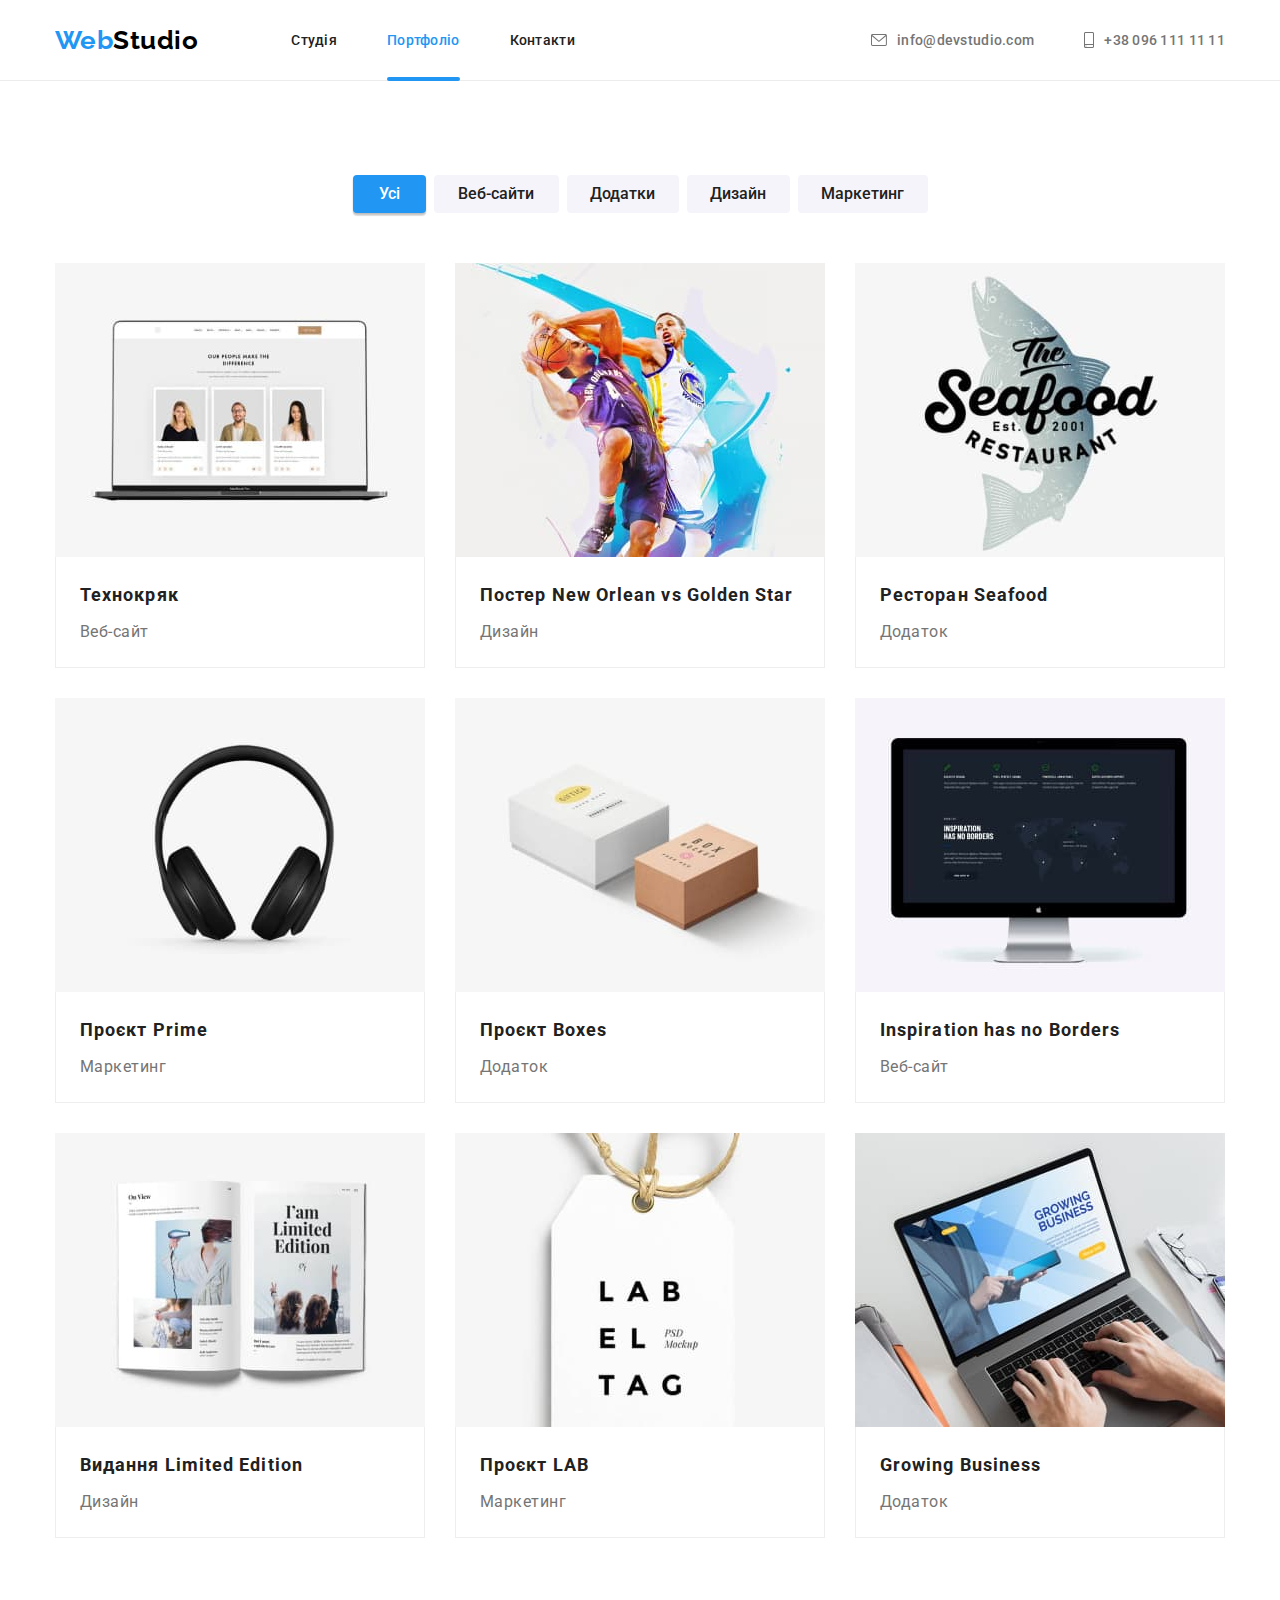
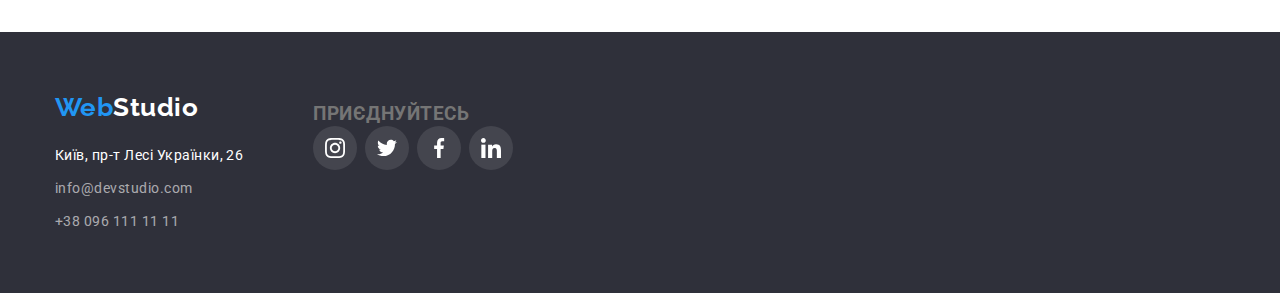
==== portfolio.html @ 61b3e810 "Hw" ====
<!DOCTYPE html>
<html lang="uk">
  <head>
    <meta charset="UTF-8" />
    <meta http-equiv="X-UA-Compatible" content="IE=edge" />
    <meta
      name="viewport"
      content="width=device-width, initial-scale=1.0"
    />
    <title>Portfolio</title>
    <link
      rel="preconnect"
      href="https://fonts.googleapis.com"
    />
    <link
      rel="preconnect"
      href="https://fonts.gstatic.com"
      crossorigin
    />
    <link
      href="https://fonts.googleapis.com/css2?family=Raleway:wght@700&family=Roboto:wght@400;500;700;900&display=swap"
      rel="stylesheet"
    />
    <link
      rel="stylesheet"
      href="https://cdnjs.cloudflare.com/ajax/libs/modern-normalize/1.1.0/modern-normalize.css"
    />
    <link rel="stylesheet" href="./css/styles.css" />
  </head>

  <body>
    <header class="page-header">
      <div class="container main-header">
        <a class="logo link" href="./index.html"
          >Web<span class="logo-header">Studio</span></a
        >
        <nav>
          <ul class="site-nav list">
            <li class="item">
              <a href="./index.html" class="link">Студія</a>
            </li>
            <li class="item">
              <a
                href="./portfolio.html"
                class="link current"
                >Портфоліо</a
              >
            </li>
            <li class="item">
              <a href="/" class="link">Контакти</a>
            </li>
          </ul>
        </nav>
        <ul class="contact-header list">
          <li class="item">
            <a class="mail" href="mailto:info@devstudio.com"
              ><svg
                class="social-icon"
                width="16"
                height="12"
              >
                <use
                  href="./images/icons.svg#icon-mail"
                ></use>
              </svg>
              info@devstudio.com</a
            >
          </li>
          <li class="item">
            <a class="tel" href="tel:+380961111111"
              ><svg
                class="social-icon"
                width="10"
                height="16"
              >
                <use
                  href="./images/icons.svg#icon-phone"
                ></use>
              </svg>
              +38 096 111 11 11</a
            >
          </li>
        </ul>
      </div>
    </header>

    <main>
      <section class="projects section-portfolio">
        <div class="container">
          <h1 hidden>Наші прєкти</h1>
          <ul class="list works-button">
            <li class="item">
              <button
                type="button"
                class="button-first button current"
              >
                Усі
              </button>
            </li>
            <li class="item">
              <button
                type="button"
                class="button-second button"
              >
                Веб-сайти
              </button>
            </li>
            <li class="item">
              <button
                type="button"
                class="button-third button"
              >
                Додатки
              </button>
            </li>
            <li class="item">
              <button
                type="button"
                class="button-fourth button"
              >
                Дизайн
              </button>
            </li>
            <li class="item">
              <button
                type="button"
                class="button-fifth button"
              >
                Маркетинг
              </button>
            </li>
          </ul>
          <ul class="list works">
            <li class="works-item">
              <a class="link" href="/">
                <div class="thumb">
                  <img
                    src="./images/web-site.jpg"
                    alt="Технокряк"
                    width="370"
                  />
                  <p class="text">
                    Ресурс пропонує комплексні пропозиції з
                    різним рівнем функціоналу та сервісів.
                    Все це дозволить відвідувачу отримати
                    вичерпні відомості про компанію чи
                    приватну особу.
                  </p>
                </div>
                <div class="border">
                  <h2>Технокряк</h2>
                  <p>Веб-сайт</p>
                </div>
              </a>
            </li>
            <li class="works-item">
              <a class="link" href="/">
                <div class="thumb">
                  <img
                    src="./images/baskeyball.jpg"
                    alt="Постер New Orlean vs Golden Star"
                    width="370"
                  />
                  <p class="text">
                    Ресурс пропонує комплексні пропозиції з
                    різним рівнем функціоналу та сервісів.
                    Все це дозволить відвідувачу отримати
                    вичерпні відомості про компанію чи
                    приватну особу.
                  </p>
                </div>
                <div class="border">
                  <h2>Постер New Orlean vs Golden Star</h2>
                  <p>Дизайн</p>
                </div>
              </a>
            </li>
            <li class="works-item">
              <a class="link" href="/">
                <div class="thumb">
                  <img
                    src="./images/label.jpg"
                    alt="Ресторан Seafood"
                    width="370"
                  />
                  <p class="text">
                    Ресурс пропонує комплексні пропозиції з
                    різним рівнем функціоналу та сервісів.
                    Все це дозволить відвідувачу отримати
                    вичерпні відомості про компанію чи
                    приватну особу.
                  </p>
                </div>
                <div class="border">
                  <h2>Ресторан Seafood</h2>
                  <p>Додаток</p>
                </div>
              </a>
            </li>
            <li class="works-item">
              <a class="link" href="/">
                <div class="thumb">
                  <img
                    src="./images/headphones.jpg"
                    alt="Проєкт Prime"
                    width="370"
                  />
                  <p class="text">
                    Ресурс пропонує комплексні пропозиції з
                    різним рівнем функціоналу та сервісів.
                    Все це дозволить відвідувачу отримати
                    вичерпні відомості про компанію чи
                    приватну особу.
                  </p>
                </div>
                <div class="border">
                  <h2>Проєкт Prime</h2>
                  <p>Маркетинг</p>
                </div>
              </a>
            </li>
            <li class="works-item">
              <a class="link" href="/">
                <div class="thumb">
                  <img
                    src="./images/project-boxes.jpg"
                    alt="Проєкт Boxes"
                    width="370"
                  />
                  <p class="text">
                    Ресурс пропонує комплексні пропозиції з
                    різним рівнем функціоналу та сервісів.
                    Все це дозволить відвідувачу отримати
                    вичерпні відомості про компанію чи
                    приватну особу.
                  </p>
                </div>
                <div class="border">
                  <h2>Проєкт Boxes</h2>
                  <p>Додаток</p>
                </div>
              </a>
            </li>
            <li class="works-item">
              <a class="link" href="/">
                <div class="thumb">
                  <img
                    src="./images/comp-web-site.jpg"
                    alt="Inspiration has no Borders"
                    width="370"
                  />
                  <p class="text">
                    Ресурс пропонує комплексні пропозиції з
                    різним рівнем функціоналу та сервісів.
                    Все це дозволить відвідувачу отримати
                    вичерпні відомості про компанію чи
                    приватну особу.
                  </p>
                </div>
                <div class="border">
                  <h2>Inspiration has no Borders</h2>
                  <p>Веб-сайт</p>
                </div>
              </a>
            </li>
            <li class="works-item">
              <a class="link" href="/">
                <div class="thumb">
                  <img
                    src="./images/magazine.jpg"
                    alt="Видання Limited Edition"
                    width="370"
                  />
                  <p class="text">
                    Ресурс пропонує комплексні пропозиції з
                    різним рівнем функціоналу та сервісів.
                    Все це дозволить відвідувачу отримати
                    вичерпні відомості про компанію чи
                    приватну особу.
                  </p>
                </div>
                <div class="border">
                  <h2>Видання Limited Edition</h2>
                  <p>Дизайн</p>
                </div>
              </a>
            </li>
            <li class="works-item">
              <a class="link" href="/">
                <div class="thumb">
                  <img
                    src="./images/project-lab.jpg"
                    alt="Проєкт LAB"
                    width="370"
                  />
                  <p class="text">
                    Ресурс пропонує комплексні пропозиції з
                    різним рівнем функціоналу та сервісів.
                    Все це дозволить відвідувачу отримати
                    вичерпні відомості про компанію чи
                    приватну особу.
                  </p>
                </div>
                <div class="border">
                  <h2>Проєкт LAB</h2>
                  <p>Маркетинг</p>
                </div>
              </a>
            </li>
            <li class="works-item">
              <a class="link" href="/">
                <div class="thumb">
                  <img
                    src="./images/growing-business.jpg"
                    alt="Growing Business"
                    width="370"
                  />
                  <p class="text">
                    Ресурс пропонує комплексні пропозиції з
                    різним рівнем функціоналу та сервісів.
                    Все це дозволить відвідувачу отримати
                    вичерпні відомості про компанію чи
                    приватну особу.
                  </p>
                </div>
                <div class="border">
                  <h2>Growing Business</h2>
                  <p>Додаток</p>
                </div>
              </a>
            </li>
          </ul>
        </div>
      </section>
    </main>

    <footer class="footer">
      <div class="container footer-contacts">
        <div class="contacts">
          <a class="logo link" href="./index.html"
            >Web<span class="logo-footer">Studio</span></a
          >
          <address>
            <ul class="list contact-footer">
              <li>
                <a
                  href="https://goo.gl/maps/xiSd22F4pUbqHWds7"
                  class="link address"
                  target="_blank"
                  >Київ, пр-т Лесі Українки, 26</a
                >
              </li>
              <li>
                <a
                  href="mailto:info@devstudio.com"
                  class="link contact"
                  >info@devstudio.com</a
                >
              </li>
              <li>
                <a
                  href="tel:+380961111111"
                  class="link contact contact-tel"
                  >+38 096 111 11 11</a
                >
              </li>
            </ul>
          </address>
        </div>

        <div class="connect">
          <h3>ПРИЄДНУЙТЕСЬ</h3>
          <ul class="list">
            <li class="item">
              <a href="" class="social-link"
                ><svg
                  class="social-icon"
                  width="20"
                  height="20"
                >
                  <use
                    href="./images/icons.svg#icon-instagram"
                  ></use>
                </svg>
              </a>
            </li>
            <li class="item">
              <a href="" class="social-link"
                ><svg
                  class="social-icon"
                  width="20"
                  height="20"
                >
                  <use
                    href="./images/icons.svg#icon-twitter"
                  ></use>
                </svg>
              </a>
            </li>
            <li class="item">
              <a href="" class="social-link"
                ><svg
                  class="social-icon"
                  width="20"
                  height="20"
                >
                  <use
                    href="./images/icons.svg#icon-facebook"
                  ></use>
                </svg>
              </a>
            </li>
            <li class="item">
              <a href="" class="social-link">
                <svg
                  class="social-icon"
                  width="20"
                  height="20"
                >
                  <use
                    href="./images/icons.svg#icon-linkedin"
                  ></use>
                </svg>
              </a>
            </li>
          </ul>
        </div>
      </div>
    </footer>
  </body>
</html>
---- css/styles.css ----
/* цвет основного текста #212121 */
/* вторичны цвет текста #757575 */
/* белый #FFFFFF */
/* контакты в футере rgba(255, 255, 255, 0.6) */
/* акцент #2196F3 */
/* цвет фона #2F303A */
/* цвет фона 2 #FFFFFF */

:root {
  --primary-text-color: #757575;
  --title-text-color: #212121;
  --accent-color: #2196f3;
}

body {
  font-family: roboto, sans-serif;
  letter-spacing: 0.03em;

  background: #ffffff;
  color: var(--primary-text-color);
}

.container {
  width: 1200px;
  padding: 0 15px;
  margin-left: auto;
  margin-right: auto;
  /* outline: 2px solid tomato; */
}

.visually-hidden {
  position: absolute;
  width: 1px;
  height: 1px;
  margin: -1px;
  border: 0;
  padding: 0;
  white-space: nowrap;
  clip-path: inset(100%);
  clip: rect(0 0 0 0);
  overflow: hidden;
}

.list {
  padding: 0;
  margin: 0;
  list-style: none;
}

h1,
h2,
h3 {
  margin-top: 0;
  margin-bottom: 0;
}

.section {
  padding: 94px 0;
}

.section-portfolio {
  padding: 94px 0;
}

img {
  display: block;
}
/* Header */

.page-header {
  border-bottom: 1px solid #ececec;
}

.main-header {
  display: flex;
  align-items: center;
}

.logo {
  font-family: Raleway, sans-serif;
  font-weight: 700;
  font-size: 26px;
  line-height: calc(31 / 26);
  text-decoration: none;

  color: var(--accent-color);
}

.logo-header {
  color: #000000;
}

.site-nav {
  display: flex;
  margin-left: 93px;
}

.site-nav .item:not(:last-child) {
  margin-right: 50px;
}

.site-nav .link {
  display: block;
  padding: 32px 0;
  font-weight: 500;
  font-size: 14px;
  line-height: calc(16 / 14);
  letter-spacing: 0.02em;
  text-decoration: none;

  transition: color 250ms cubic-bezier(0.4, 0, 0.2, 1);

  color: var(--title-text-color);
}

.site-nav .link.current {
  color: var(--accent-color);
}

.contact-header a {
  font-weight: 500;
  font-size: 14px;
  line-height: calc(16 / 14);
  letter-spacing: 0.02em;
  text-decoration: none;

  color: var(--primary-text-color);
}

.contact-header {
  display: flex;
  margin-left: auto;
}

.contact-header .item + .item {
  margin-left: 50px;
}

.mail .social-icon {
  margin-right: 10px;

  transition: fill 250ms cubic-bezier(0.4, 0, 0.2, 1);

  fill: var(--primary-text-color);
}

.mail,
.tel {
  display: flex;
  align-items: center;

  transition: color 250ms cubic-bezier(0.4, 0, 0.2, 1);
}

.site-nav .link:hover,
.site-nav .link:focus,
.contact-header a:hover,
.contact-header a:focus {
  color: var(--accent-color);
}

.mail:hover .social-icon,
.mail:focus .social-icon {
  fill: var(--accent-color);
}

.tel .social-icon {
  fill: var(--primary-text-color);
  margin-right: 10px;
}

.tel:hover .social-icon,
.tel:focus .social-icon {
  fill: var(--accent-color);
}

/* Hero */

.hero {
  text-align: center;
  padding: 200px 0;

  background-color: #2f303a;
}

.overlay {
  max-width: 1600px;
  height: 600px;
  margin-left: auto;
  margin-right: auto;

  background-image: linear-gradient(
      to right,
      rgba(47, 48, 58, 0.4),
      rgba(47, 48, 58, 0.4)
    ),
    url("../images/header-photo.jpg");
  background-size: cover;
  background-position: center;
}

.hero-title {
  margin-bottom: 30px;
  font-weight: 900;
  font-size: 44px;
  line-height: calc(60 / 44);
  text-transform: uppercase;
  letter-spacing: 0.06em;

  color: #ffffff;
}

.main-button {
  border-radius: 4px;
  padding: 10px 32px;
  min-width: 216px;
  border: none;
  font-family: inherit;
  font-weight: 700;
  font-size: 16px;
  line-height: calc(30 / 16);
  align-items: center;
  letter-spacing: 0.06em;
  cursor: pointer;

  transition: background-color 250ms cubic-bezier(0.4, 0, 0.2, 1),
    box-shadow 250ms cubic-bezier(0.4, 0, 0.2, 1);

  color: #ffffff;
  background-color: var(--accent-color);
  box-shadow: 0px 4px 4px rgba(0, 0, 0, 0.15);
}

.main-button:hover,
.main-button:focus {
  background: #188ce8;
}

/* Features */

.section-features {
  padding-bottom: 0;
}

.features {
  display: flex;
  justify-content: space-between;
}

.features .item {
  width: 270px;
}

.features .item::before {
  display: block;
  content: "";
  height: 120px;
  border-radius: 4px;
  margin-bottom: 30px;

  background-color: #f5f4fa;
}

.features .icon-antenna::before {
  content: "";
  background-image: url(../images/antenna.svg);
  background-repeat: no-repeat;
  background-position: center;
}

.features .icon-clock::before {
  content: "";
  background-image: url(../images/clock.svg);
  background-repeat: no-repeat;
  background-position: center;
}

.features .icon-diagram::before {
  content: "";
  background-image: url(../images/diagram.svg);
  background-repeat: no-repeat;
  background-position: center;
}

.features .icon-astronaut::before {
  content: "";
  background-image: url(../images/astronaut.svg);
  background-repeat: no-repeat;
  background-position: center;
}

.features .title {
  font-size: 14px;
  line-height: calc(16 / 14);
  text-transform: uppercase;

  color: var(--title-text-color);
}

.section .list h3 {
  margin-top: 0;
  margin-bottom: 10px;
  font-weight: 700;
  font-size: 14px;
  line-height: calc(16 / 14);

  color: var(--title-text-color);
}

.section .list p {
  margin-top: 0;
  margin-bottom: 0;

  font-size: 14px;
  line-height: calc(24 / 14);
}

/* Чим ми займаємося */

.section-title {
  margin-bottom: 50px;

  font-size: 36px;
  line-height: calc(42 / 36);
  text-align: center;

  color: var(--title-text-color);
}

.photo {
  display: flex;
}

.photo .item:not(:last-child) {
  margin-right: 30px;
}

.photo .item {
  position: relative;
}

.section .photo .text {
  position: absolute;
  display: flex;
  width: 100%;
  height: 70px;
  bottom: 0;
  font-size: 14px;
  line-height: calc(16 / 14);
  font-weight: 700;
  justify-content: center;
  align-items: center;

  color: rgba(255, 255, 255, 1);
  background-color: rgba(47, 48, 58, 0.8);
}

/* Наша команда */

.team-list {
  display: flex;
}

.team-list .item:not(:last-child) {
  margin-right: 30px;
}

.team {
  background: #f5f4fa;
}

.team .section-title {
  margin-bottom: 50px;
}

.team .item {
  padding-bottom: 30px;
  border-radius: 0px 0px 4px 4px;
  width: 270px;
  text-align: center;

  background: #ffffff;
  box-shadow: 0px 1px 3px rgba(0, 0, 0, 0.12), 0px 1px 1px rgba(0, 0, 0, 0.14),
    0px 2px 1px rgba(0, 0, 0, 0.2);
}

.team-list .social-icons {
  display: flex;
  justify-content: center;
  margin-top: 16px;
}

.team-list .social-item {
  width: 44px;
  height: 44px;
  margin-right: 10px;
  border-radius: 50%;
}

.team-list .social-link:hover,
.team-list .social-link:focus {
  background-color: var(--accent-color);
}

.team .social-icon {
  fill: #afb1b8;

  transition: fill 250ms cubic-bezier(0.4, 0, 0.2, 1);
}

.team .social-link:hover .social-icon,
.team .social-link:focus .social-icon {
  fill: #ffffff;
}

.team-list .social-link {
  width: 100%;
  height: 100%;
  display: flex;
  align-items: center;
  justify-content: center;
  border-radius: 50%;

  transition: background-color 250ms cubic-bezier(0.4, 0, 0.2, 1);
}

.team-list .social-item:last-child {
  margin-right: 0;
}

.team img {
  margin-bottom: 30px;
}

/* Кліенти */

.companies {
  display: flex;
  justify-content: space-between;
}

.companies .link {
  display: flex;
  width: 170px;
  height: 92px;
  border: 1px solid #afb1b8;
  border-radius: 4px;
  justify-content: center;
  align-items: center;

  transition: border 250ms cubic-bezier(0.4, 0, 0.2, 1);
}

.companies .link:not(:last-child) {
  margin-right: 30px;
}

.companies .social-icon {
  background-position: center;
  fill: #afb1b8;

  transition: fill 250ms cubic-bezier(0.4, 0, 0.2, 1);
}

.companies .link:hover,
.companies .link:focus {
  border: 1px solid var(--accent-color);
  color: var(--accent-color);
}

.companies .link:hover .social-icon,
.companies .link:focus .social-icon {
  fill: var(--accent-color);
}

/* Footer */

.footer-contacts {
  display: flex;
}

.footer {
  background: #2f303a;
  padding: 60px 0;
}

.contact-footer .link:hover,
.contact-footer .link:focus {
  color: var(--accent-color);
}

.contact-footer .address {
  display: inline-block;
  margin-top: 20px;
  margin-bottom: 9px;

  font-style: normal;
  font-weight: 400;
  font-size: 14px;
  line-height: calc(24 / 14);
  text-decoration: none;

  transition: color 250ms cubic-bezier(0.4, 0, 0.2, 1);

  color: #ffffff;
}

.contact-footer .contact {
  display: inline-block;
  font-style: normal;
  font-weight: 400;
  font-size: 14px;
  line-height: calc(24 / 14);
  text-decoration: none;

  transition: color 250ms cubic-bezier(0.4, 0, 0.2, 1);

  color: rgba(255, 255, 255, 0.6);
}

.logo-footer {
  font-family: Raleway, sans-serif;
  font-weight: 700;
  font-size: 26px;
  line-height: calc(31 / 26);

  color: #ffffff;
}

.contact-tel {
  margin-top: 9px;
}

/* Connect */

.connect {
  margin-left: 70px;
  padding-top: 12px;
}

.footer-title {
  margin-bottom: 20px;
  font-weight: 700;
  font-size: 14px;
  line-height: calc(16 / 14);

  color: #ffffff;
}

.connect .list {
  display: flex;
}

.connect .list .item:not(:last-child) {
  margin-right: 8px;
}

.connect .list .item {
  background-color: rgba(255, 255, 255, 0.1);

  width: 44px;
  height: 44px;
  border-radius: 50%;
}

.connect .social-link {
  width: 100%;
  height: 100%;
  display: flex;
  align-items: center;
  justify-content: center;
  border-radius: 50%;

  transition: background-color 250ms cubic-bezier(0.4, 0, 0.2, 1);
}

.connect .social-icon {
  fill: #ffffff;
}

.connect .list .social-link:hover,
.connect .list .social-link:focus {
  background-color: var(--accent-color);
}

/* Підписатись */

.subscribe {
  margin-left: auto;
  padding-top: 12px;
}

.subscribe-form {
  display: flex;
}

.subscribe-input {
  padding: 15px 16px;
  width: 358px;
  height: 50px;

  font-weight: 400;
  font-size: 16px;
  line-height: calc(20 / 16);

  background-color: #2f303a;
  border: 1px solid rgba(255, 255, 255, 0.3);
  border-radius: 4px;
}

.subscribe-input:focus {
  outline: 0;
  border: 1px solid var(--accent-color);
  color: #ffffff;
}

.subscribe-button {
  display: flex;
  align-items: center;
  padding: 10px 28px;
  min-width: 200px;
  margin-left: 12px;
  margin-right: 0;
}

.send-icon {
  margin-left: 10px;
}

/* Модальне вікно */

.backdrop {
  position: fixed;
  top: 0;
  left: 0;
  width: 100%;
  height: 100%;
  opacity: 1;

  transition: opacity 250ms cubic-bezier(0.4, 0, 0.2, 1);

  background-color: rgba(0, 0, 0, 0.2);
}

.backdrop.is-hidden {
  opacity: 0;
  pointer-events: none;
}

.backdrop.is-hidden .modal {
  transform: translate(-50%, -50%) rotate(90deg);
}

.modal {
  position: absolute;
  top: 50%;
  left: 50%;

  transform: rotate(0deg) translate(-50%, -50%);

  min-height: 581px;
  width: 528px;

  transition: transform 250ms cubic-bezier(0.4, 0, 0.2, 1);

  border-radius: 4px;
  background-color: #ffffff;
}

.button-close {
  position: fixed;
  right: 8px;
  top: 8px;
  display: flex;
  align-items: center;
  justify-content: center;
  cursor: pointer;

  width: 30px;
  height: 30px;
  border-radius: 50%;
  border: 1px solid rgba(0, 0, 0, 0.1);

  transition: fill 250ms cubic-bezier(0.4, 0, 0.2, 1);

  background-color: #fff;
}

.button-close:hover,
.button-close:focus {
  fill: var(--accent-color);
}

.modal-form {
  padding: 40px;
}

.modal-input {
  padding: 12px;
  padding-left: 42px;
  width: 100%;
  height: 40px;
  font-size: 12px;
  line-height: calc(16 / 12);

  border-radius: 4px;
  border: 1px solid rgba(33, 33, 33, 0.2);
  color: var(--title-text-color);
}

.modal-input:focus {
  outline: 0;
  border: 1px solid #2196f3;
}

.modal-input:focus + .input-icon {
  fill: var(--accent-color);
}

.modal .title {
  margin: 0;
  padding: 0;
  font-weight: 700;
  margin-bottom: 12px;
  font-size: 20px;
  line-height: calc(23 / 20);
  text-align: center;

  color: var(--title-text-color);
}

.modal-label {
  display: inline-block;
  width: 100%;
  margin-bottom: 4px;
  font-size: 12px;
  line-height: calc(14 / 12);

  color: #757575;
}

.modal-textarea {
  resize: none;
  padding: 12px;
  margin-bottom: 20px;
  width: 100%;
  height: 120px;
  font-size: 12px;
  line-height: calc(16 / 12);

  border-radius: 4px;
  border: 1px solid rgba(33, 33, 33, 0.2);
  color: var(--title-text-color);
}

.modal-textarea:focus {
  outline: 0;
  border: 1px solid #2196f3;
}

.modal-textarea::placeholder {
  font-size: 12px;
  line-height: calc(14 / 12);
  letter-spacing: 0.01em;

  color: rgba(117, 117, 117, 0.5);
}

.input-wrapper {
  position: relative;
  margin-bottom: 10px;
}

.input-wrapper input {
  margin-bottom: 0;
}

.input-icon {
  position: absolute;
  left: 12px;
  top: 50%;
  transform: translateY(-50%);
}

.modal-checkbox {
  display: flex;
  align-items: center;
  font-size: 14px;
  line-height: calc(24 / 14);
  letter-spacing: 0.03em;

  color: var(--primary-text-color);
}

.modal-checkbox::before {
  content: "";
  display: flex;
  margin-right: 8px;
  width: 16px;
  height: 15px;

  border: 2px solid var(--title-text-color);
  border-radius: 2px;
}

.modal-checkbox .conditions {
  margin-left: 7px;
  text-decoration: underline;
  text-underline-position: under;
  color: rgba(33, 150, 243, 1);
}

.check-line {
  display: flex;
  justify-content: center;
}

.check-line input:checked + .modal-checkbox::before {
  border: none;
  background-image: url("../images/icon-check.svg");
}

.modal-form .main-button {
  min-width: 200px;
  padding: 10px 52px;
  margin: 20px 124px 0;
}

/* Portfolio */

.works-button {
  display: flex;
  justify-content: center;
}

.works-button .item:not(:last-child) {
  margin-right: 8px;
}

.button {
  display: inline-block;
  border-radius: 4px;
  border: none;
  padding: 6px 22px;
  font-family: inherit;
  font-weight: 500;
  font-size: 16px;
  line-height: calc(26 / 16);
  text-align: center;
  cursor: pointer;

  transition: background-color 250ms cubic-bezier(0.4, 0, 0.2, 1),
    color 250ms cubic-bezier(0.4, 0, 0.2, 1),
    box-shadow 250ms cubic-bezier(0.4, 0, 0.2, 1);

  color: var(--title-text-color);
  background-color: #f5f4fa;
}

.button-first {
  padding: 6px 25px;
  width: 73px;

  box-shadow: 0px 3px 1px rgba(0, 0, 0, 0.1), 0px 1px 2px rgba(0, 0, 0, 0.08),
    0px 2px 2px rgba(0, 0, 0, 0.12);
}

.button-second {
  width: 125px;
}

.button-third {
  width: 112px;
}

.button-fourth {
  width: 103px;
}

.button-fifth {
  width: 130px;
}

.button:hover,
.button:focus {
  background-color: var(--accent-color);
  color: #ffffff;
  box-shadow: 0px 3px 1px rgba(0, 0, 0, 0.1), 0px 1px 2px rgba(0, 0, 0, 0.08),
    0px 2px 2px rgba(0, 0, 0, 0.12);
}

.projects .button.current {
  background-color: var(--accent-color);
  color: #ffffff;
}

.page-header .current {
  position: relative;
}

.page-header .current::after {
  content: "";

  position: absolute;
  bottom: -1px;
  left: 0px;

  display: block;
  width: 100%;
  height: 4px;
  border-radius: 2px;

  background-color: var(--accent-color);
}

.works {
  display: flex;
  flex-wrap: wrap;
}

.works-item {
  width: 370px;
  margin-right: 30px;
  margin-bottom: 30px;
}

.works-item:nth-child(3n) {
  margin-right: 0;
}

.works-item:nth-last-child(-n + 3) {
  margin-bottom: 0;
}

.works .thumb {
  position: relative;
  overflow: hidden;
}

.works .thumb .text {
  position: absolute;
  top: 0;
  margin: 0;
  padding: 63px 24px;
  display: flex;
  align-items: center;
  justify-content: center;

  font-size: 18px;
  line-height: calc(28 / 18);
  width: 100%;
  height: 100%;

  transform: translateY(100%);
  transition: transform 250ms cubic-bezier(0.4, 0, 0.2, 1);

  color: #fff;
  background-color: rgba(33, 150, 243, 0.9);
}

.works .link:hover .text,
.works .link:focus .text,
.works .link:hover .thumb::before,
.works .link:focus .thumb::before {
  opacity: 1;
  transform: translateY(0);
}

.border {
  width: 370px;
  border: 1px solid #eeeeee;
  border-top: none;
}

.projects .link {
  display: inline-block;
  text-decoration: none;

  transition: box-shadow 250ms cubic-bezier(0.4, 0, 0.2, 1);

  background: #ffffff;
}

.projects .link:hover,
.projects .link:focus {
  box-shadow: 0px 1px 1px rgba(0, 0, 0, 0.12), 0px 4px 4px rgba(0, 0, 0, 0.06),
    1px 4px 6px rgba(0, 0, 0, 0.16);
}

.projects .works {
  margin-top: 50px;
}

.projects h2 {
  margin: 0 24px;
  padding-top: 20px;
  margin-bottom: 4px;
  width: 322px;
  font-style: normal;
  font-weight: 700;
  font-size: 18px;
  line-height: calc(36 / 18);
  letter-spacing: 0.06em;

  color: var(--title-text-color);
}

.projects p {
  margin: 0 24px;
  padding-bottom: 20px;
  width: 322px;
  font-weight: 400;
  font-size: 16px;
  line-height: calc(30 / 16);

  color: var(--primary-text-color);
}
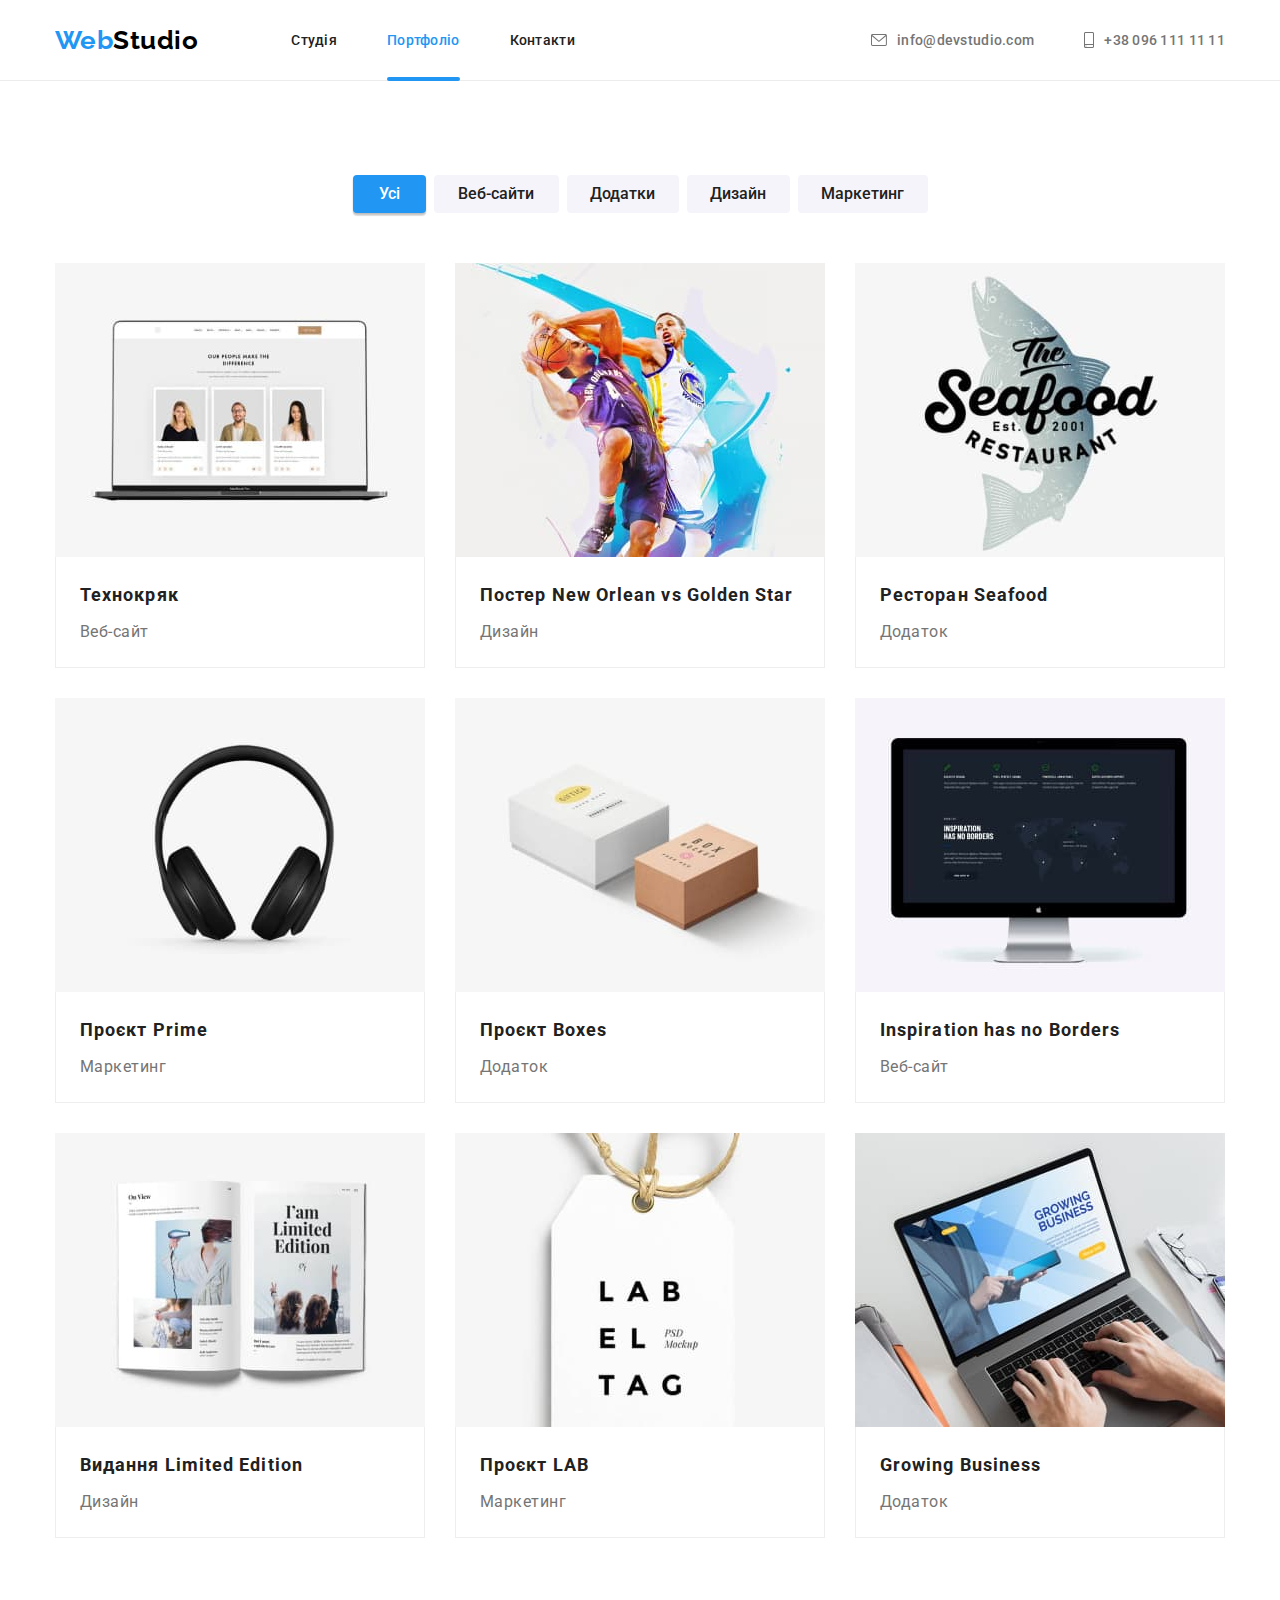
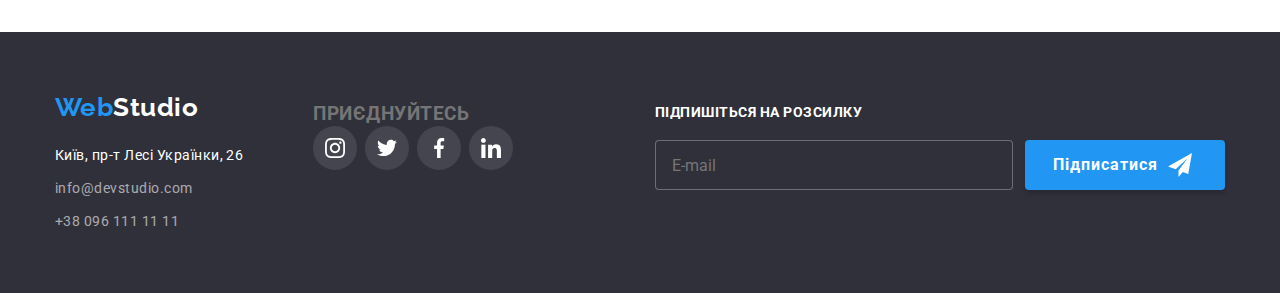
==== commit 702f6b14: "hw" ====
--- a/portfolio.html
+++ b/portfolio.html
@@ -3,20 +3,10 @@
   <head>
     <meta charset="UTF-8" />
     <meta http-equiv="X-UA-Compatible" content="IE=edge" />
-    <meta
-      name="viewport"
-      content="width=device-width, initial-scale=1.0"
-    />
+    <meta name="viewport" content="width=device-width, initial-scale=1.0" />
     <title>Portfolio</title>
-    <link
-      rel="preconnect"
-      href="https://fonts.googleapis.com"
-    />
-    <link
-      rel="preconnect"
-      href="https://fonts.gstatic.com"
-      crossorigin
-    />
+    <link rel="preconnect" href="https://fonts.googleapis.com" />
+    <link rel="preconnect" href="https://fonts.gstatic.com" crossorigin />
     <link
       href="https://fonts.googleapis.com/css2?family=Raleway:wght@700&family=Roboto:wght@400;500;700;900&display=swap"
       rel="stylesheet"
@@ -40,11 +30,7 @@
               <a href="./index.html" class="link">Студія</a>
             </li>
             <li class="item">
-              <a
-                href="./portfolio.html"
-                class="link current"
-                >Портфоліо</a
-              >
+              <a href="./portfolio.html" class="link current">Портфоліо</a>
             </li>
             <li class="item">
               <a href="/" class="link">Контакти</a>
@@ -54,28 +40,16 @@
         <ul class="contact-header list">
           <li class="item">
             <a class="mail" href="mailto:info@devstudio.com"
-              ><svg
-                class="social-icon"
-                width="16"
-                height="12"
-              >
-                <use
-                  href="./images/icons.svg#icon-mail"
-                ></use>
+              ><svg class="social-icon" width="16" height="12">
+                <use href="./images/icons.svg#icon-mail"></use>
               </svg>
               info@devstudio.com</a
             >
           </li>
           <li class="item">
             <a class="tel" href="tel:+380961111111"
-              ><svg
-                class="social-icon"
-                width="10"
-                height="16"
-              >
-                <use
-                  href="./images/icons.svg#icon-phone"
-                ></use>
+              ><svg class="social-icon" width="10" height="16">
+                <use href="./images/icons.svg#icon-phone"></use>
               </svg>
               +38 096 111 11 11</a
             >
@@ -90,42 +64,23 @@
           <h1 hidden>Наші прєкти</h1>
           <ul class="list works-button">
             <li class="item">
-              <button
-                type="button"
-                class="button-first button current"
-              >
+              <button type="button" class="button-first button current">
                 Усі
               </button>
             </li>
             <li class="item">
-              <button
-                type="button"
-                class="button-second button"
-              >
+              <button type="button" class="button-second button">
                 Веб-сайти
               </button>
             </li>
             <li class="item">
-              <button
-                type="button"
-                class="button-third button"
-              >
-                Додатки
-              </button>
-            </li>
-            <li class="item">
-              <button
-                type="button"
-                class="button-fourth button"
-              >
-                Дизайн
-              </button>
-            </li>
-            <li class="item">
-              <button
-                type="button"
-                class="button-fifth button"
-              >
+              <button type="button" class="button-third button">Додатки</button>
+            </li>
+            <li class="item">
+              <button type="button" class="button-fourth button">Дизайн</button>
+            </li>
+            <li class="item">
+              <button type="button" class="button-fifth button">
                 Маркетинг
               </button>
             </li>
@@ -140,11 +95,9 @@
                     width="370"
                   />
                   <p class="text">
-                    Ресурс пропонує комплексні пропозиції з
-                    різним рівнем функціоналу та сервісів.
-                    Все це дозволить відвідувачу отримати
-                    вичерпні відомості про компанію чи
-                    приватну особу.
+                    Ресурс пропонує комплексні пропозиції з різним рівнем
+                    функціоналу та сервісів. Все це дозволить відвідувачу
+                    отримати вичерпні відомості про компанію чи приватну особу.
                   </p>
                 </div>
                 <div class="border">
@@ -162,11 +115,9 @@
                     width="370"
                   />
                   <p class="text">
-                    Ресурс пропонує комплексні пропозиції з
-                    різним рівнем функціоналу та сервісів.
-                    Все це дозволить відвідувачу отримати
-                    вичерпні відомості про компанію чи
-                    приватну особу.
+                    Ресурс пропонує комплексні пропозиції з різним рівнем
+                    функціоналу та сервісів. Все це дозволить відвідувачу
+                    отримати вичерпні відомості про компанію чи приватну особу.
                   </p>
                 </div>
                 <div class="border">
@@ -184,11 +135,9 @@
                     width="370"
                   />
                   <p class="text">
-                    Ресурс пропонує комплексні пропозиції з
-                    різним рівнем функціоналу та сервісів.
-                    Все це дозволить відвідувачу отримати
-                    вичерпні відомості про компанію чи
-                    приватну особу.
+                    Ресурс пропонує комплексні пропозиції з різним рівнем
+                    функціоналу та сервісів. Все це дозволить відвідувачу
+                    отримати вичерпні відомості про компанію чи приватну особу.
                   </p>
                 </div>
                 <div class="border">
@@ -206,11 +155,9 @@
                     width="370"
                   />
                   <p class="text">
-                    Ресурс пропонує комплексні пропозиції з
-                    різним рівнем функціоналу та сервісів.
-                    Все це дозволить відвідувачу отримати
-                    вичерпні відомості про компанію чи
-                    приватну особу.
+                    Ресурс пропонує комплексні пропозиції з різним рівнем
+                    функціоналу та сервісів. Все це дозволить відвідувачу
+                    отримати вичерпні відомості про компанію чи приватну особу.
                   </p>
                 </div>
                 <div class="border">
@@ -228,11 +175,9 @@
                     width="370"
                   />
                   <p class="text">
-                    Ресурс пропонує комплексні пропозиції з
-                    різним рівнем функціоналу та сервісів.
-                    Все це дозволить відвідувачу отримати
-                    вичерпні відомості про компанію чи
-                    приватну особу.
+                    Ресурс пропонує комплексні пропозиції з різним рівнем
+                    функціоналу та сервісів. Все це дозволить відвідувачу
+                    отримати вичерпні відомості про компанію чи приватну особу.
                   </p>
                 </div>
                 <div class="border">
@@ -250,11 +195,9 @@
                     width="370"
                   />
                   <p class="text">
-                    Ресурс пропонує комплексні пропозиції з
-                    різним рівнем функціоналу та сервісів.
-                    Все це дозволить відвідувачу отримати
-                    вичерпні відомості про компанію чи
-                    приватну особу.
+                    Ресурс пропонує комплексні пропозиції з різним рівнем
+                    функціоналу та сервісів. Все це дозволить відвідувачу
+                    отримати вичерпні відомості про компанію чи приватну особу.
                   </p>
                 </div>
                 <div class="border">
@@ -272,11 +215,9 @@
                     width="370"
                   />
                   <p class="text">
-                    Ресурс пропонує комплексні пропозиції з
-                    різним рівнем функціоналу та сервісів.
-                    Все це дозволить відвідувачу отримати
-                    вичерпні відомості про компанію чи
-                    приватну особу.
+                    Ресурс пропонує комплексні пропозиції з різним рівнем
+                    функціоналу та сервісів. Все це дозволить відвідувачу
+                    отримати вичерпні відомості про компанію чи приватну особу.
                   </p>
                 </div>
                 <div class="border">
@@ -294,11 +235,9 @@
                     width="370"
                   />
                   <p class="text">
-                    Ресурс пропонує комплексні пропозиції з
-                    різним рівнем функціоналу та сервісів.
-                    Все це дозволить відвідувачу отримати
-                    вичерпні відомості про компанію чи
-                    приватну особу.
+                    Ресурс пропонує комплексні пропозиції з різним рівнем
+                    функціоналу та сервісів. Все це дозволить відвідувачу
+                    отримати вичерпні відомості про компанію чи приватну особу.
                   </p>
                 </div>
                 <div class="border">
@@ -316,11 +255,9 @@
                     width="370"
                   />
                   <p class="text">
-                    Ресурс пропонує комплексні пропозиції з
-                    різним рівнем функціоналу та сервісів.
-                    Все це дозволить відвідувачу отримати
-                    вичерпні відомості про компанію чи
-                    приватну особу.
+                    Ресурс пропонує комплексні пропозиції з різним рівнем
+                    функціоналу та сервісів. Все це дозволить відвідувачу
+                    отримати вичерпні відомості про компанію чи приватну особу.
                   </p>
                 </div>
                 <div class="border">
@@ -351,16 +288,12 @@
                 >
               </li>
               <li>
-                <a
-                  href="mailto:info@devstudio.com"
-                  class="link contact"
+                <a href="mailto:info@devstudio.com" class="link contact"
                   >info@devstudio.com</a
                 >
               </li>
               <li>
-                <a
-                  href="tel:+380961111111"
-                  class="link contact contact-tel"
+                <a href="tel:+380961111111" class="link contact contact-tel"
                   >+38 096 111 11 11</a
                 >
               </li>
@@ -373,57 +306,53 @@
           <ul class="list">
             <li class="item">
               <a href="" class="social-link"
-                ><svg
-                  class="social-icon"
-                  width="20"
-                  height="20"
-                >
-                  <use
-                    href="./images/icons.svg#icon-instagram"
-                  ></use>
+                ><svg class="social-icon" width="20" height="20">
+                  <use href="./images/icons.svg#icon-instagram"></use>
                 </svg>
               </a>
             </li>
             <li class="item">
               <a href="" class="social-link"
-                ><svg
-                  class="social-icon"
-                  width="20"
-                  height="20"
-                >
-                  <use
-                    href="./images/icons.svg#icon-twitter"
-                  ></use>
+                ><svg class="social-icon" width="20" height="20">
+                  <use href="./images/icons.svg#icon-twitter"></use>
                 </svg>
               </a>
             </li>
             <li class="item">
               <a href="" class="social-link"
-                ><svg
-                  class="social-icon"
-                  width="20"
-                  height="20"
-                >
-                  <use
-                    href="./images/icons.svg#icon-facebook"
-                  ></use>
+                ><svg class="social-icon" width="20" height="20">
+                  <use href="./images/icons.svg#icon-facebook"></use>
                 </svg>
               </a>
             </li>
             <li class="item">
               <a href="" class="social-link">
-                <svg
-                  class="social-icon"
-                  width="20"
-                  height="20"
-                >
-                  <use
-                    href="./images/icons.svg#icon-linkedin"
-                  ></use>
+                <svg class="social-icon" width="20" height="20">
+                  <use href="./images/icons.svg#icon-linkedin"></use>
                 </svg>
               </a>
             </li>
           </ul>
+        </div>
+
+        <div class="subscribe">
+          <h2 class="footer-title">ПІДПИШІТЬСЯ НА РОЗСИЛКУ</h2>
+          <form class="subscribe-form">
+            <label class="subscribe-label">
+              <input
+                name="subscribe-email"
+                type="email"
+                placeholder="E-mail"
+                class="subscribe-input"
+              />
+            </label>
+            <button type="submit" class="main-button subscribe-button">
+              Підписатися
+              <svg class="send-icon" width="24" height="24">
+                <use href="./images/icons.svg#icon-send"></use>
+              </svg>
+            </button>
+          </form>
         </div>
       </div>
     </footer>
